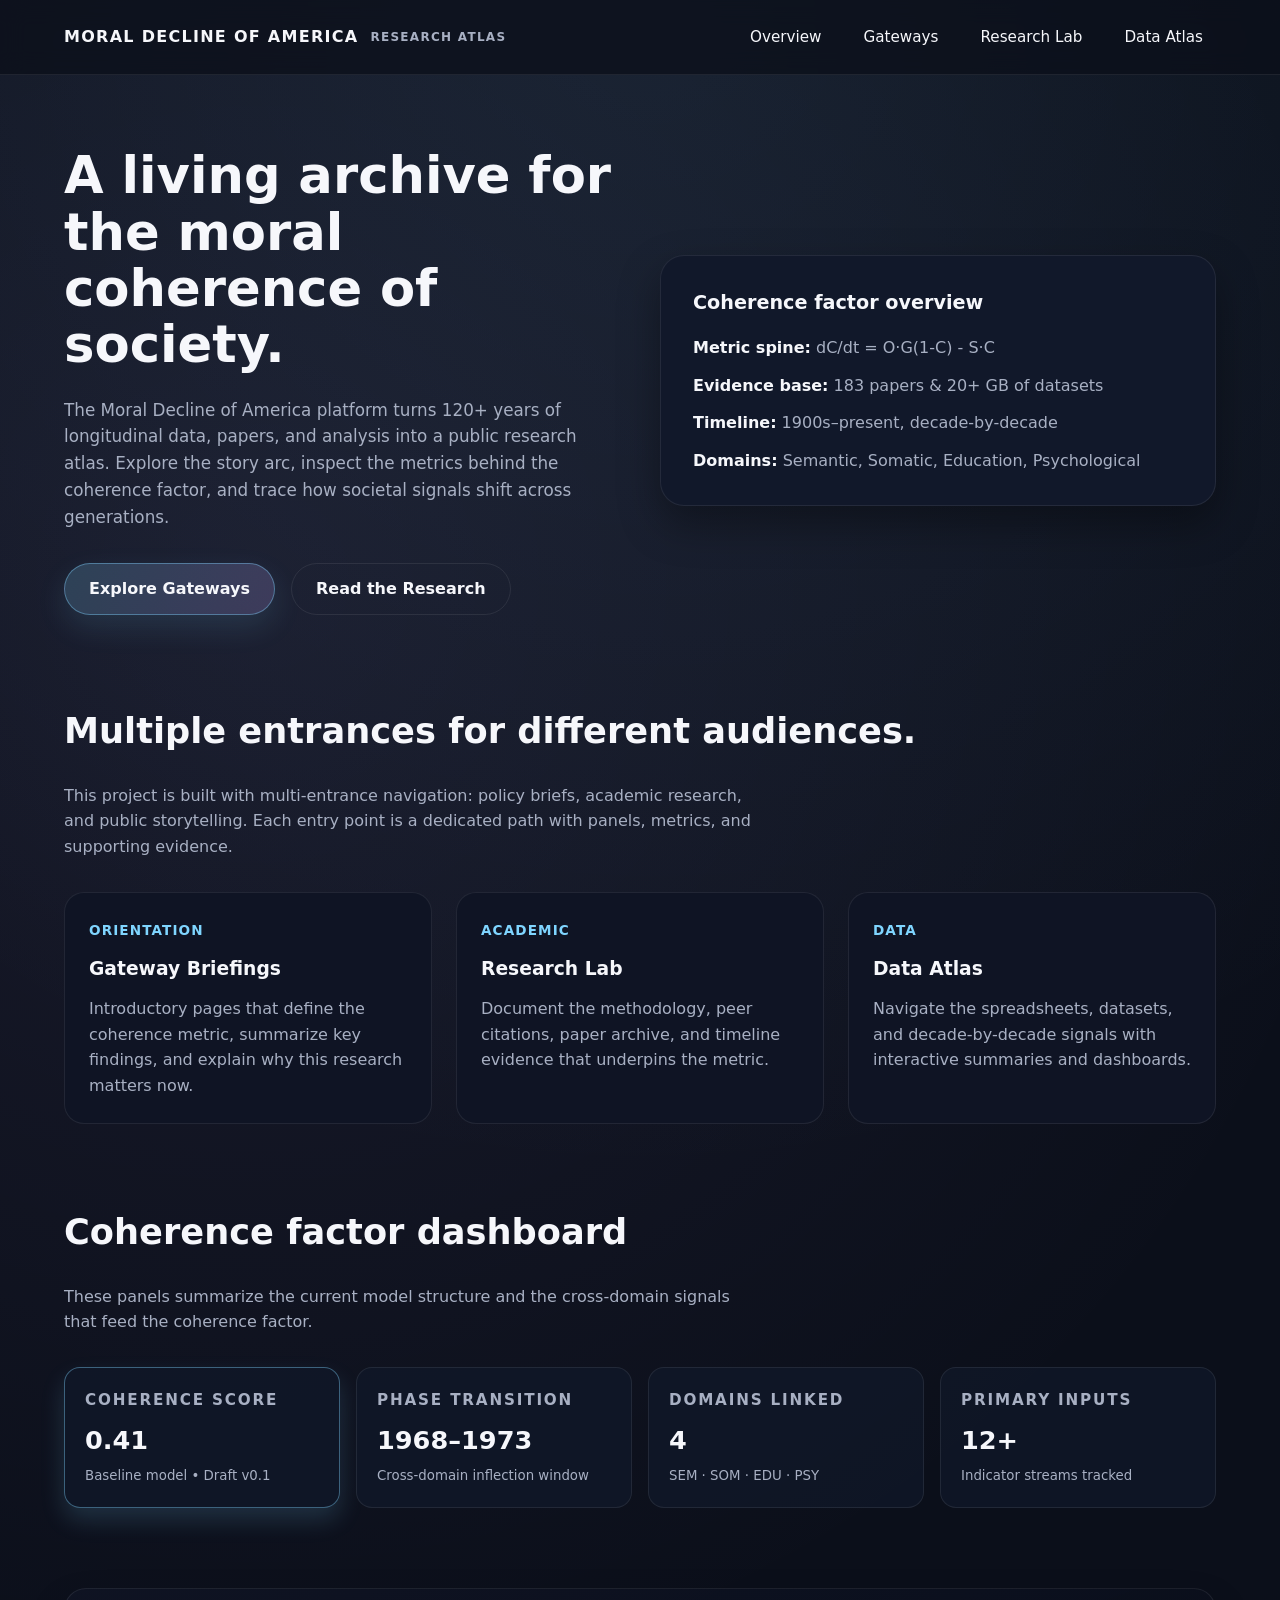
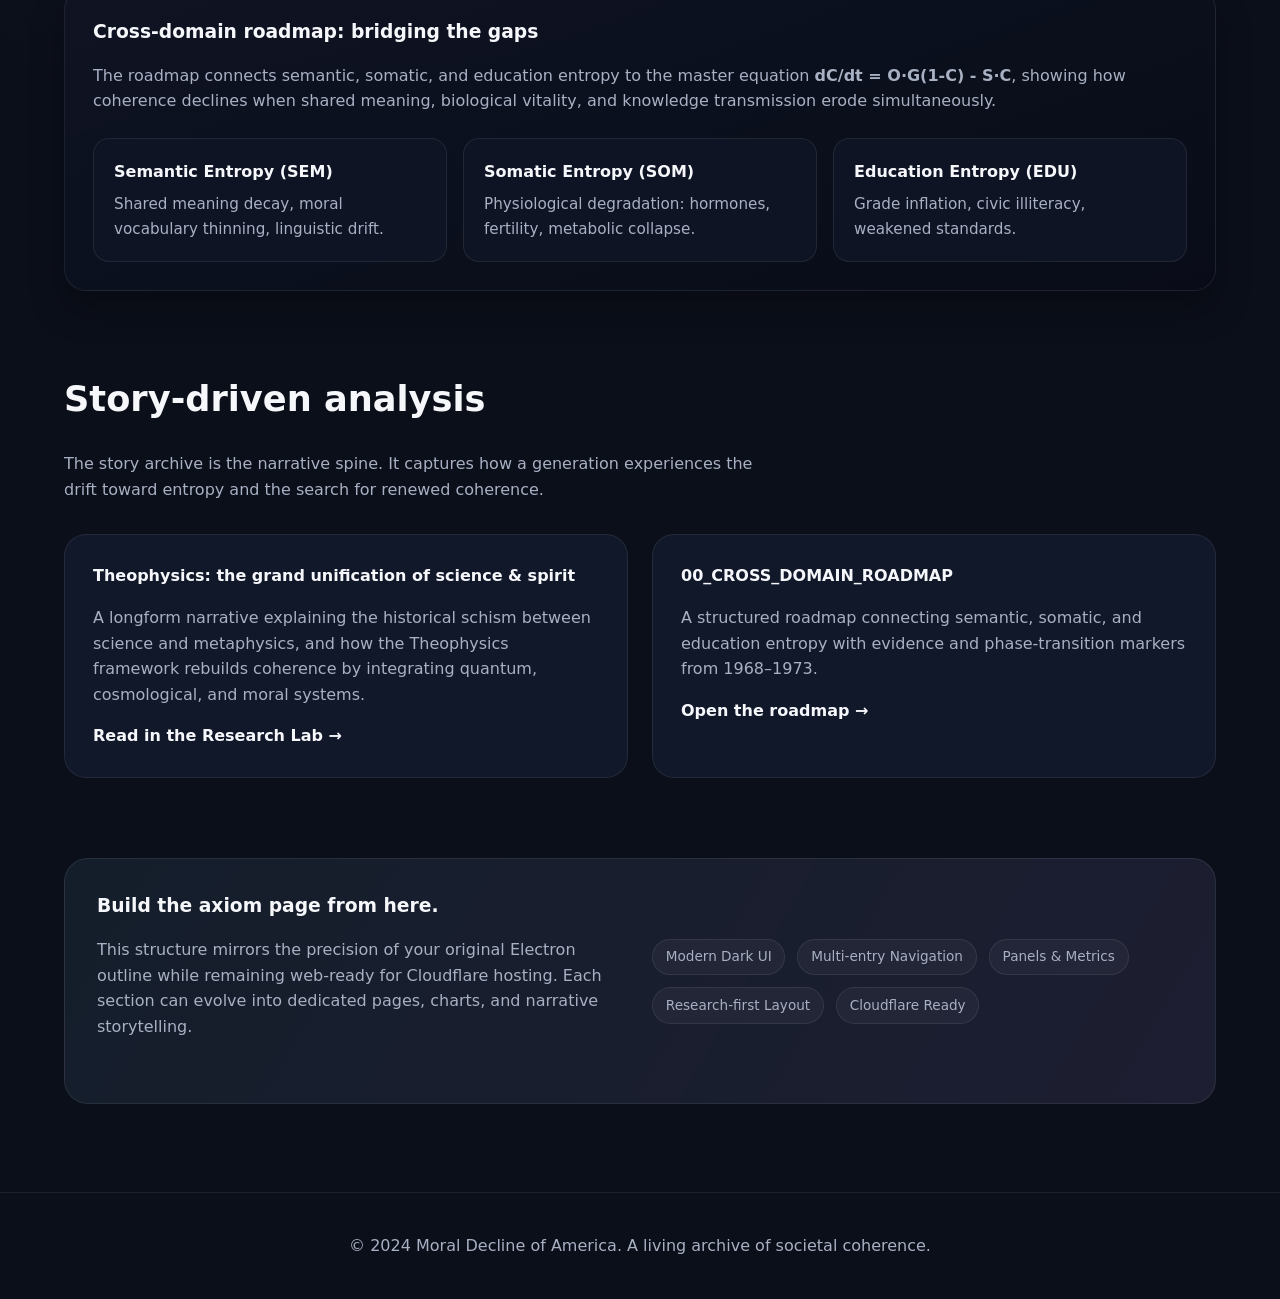
==== index.html @ 624e728e "Refine site with metrics and story panels" ====
<!DOCTYPE html>
<html lang="en">
  <head>
    <meta charset="UTF-8" />
    <meta name="viewport" content="width=device-width, initial-scale=1.0" />
    <title>Moral Decline of America | Research Atlas</title>
    <link rel="stylesheet" href="assets/styles.css" />
  </head>
  <body>
    <header>
      <nav class="nav">
        <div class="brand">
          <strong>Moral Decline of America</strong>
          <span>Research Atlas</span>
        </div>
        <div class="nav-links">
          <a href="index.html">Overview</a>
          <a href="gateway.html">Gateways</a>
          <a href="research.html">Research Lab</a>
          <a href="atlas.html">Data Atlas</a>
        </div>
      </nav>
    </header>

    <section class="hero">
      <div>
        <h1>A living archive for the moral coherence of society.</h1>
        <p>
          The Moral Decline of America platform turns 120+ years of longitudinal data,
          papers, and analysis into a public research atlas. Explore the story arc,
          inspect the metrics behind the coherence factor, and trace how societal
          signals shift across generations.
        </p>
        <div class="button-row">
          <a class="button primary" href="gateway.html">Explore Gateways</a>
          <a class="button secondary" href="research.html">Read the Research</a>
        </div>
      </div>
      <div class="hero-card">
        <h3>Coherence factor overview</h3>
        <ul>
          <li><strong>Metric spine:</strong> dC/dt = O·G(1-C) - S·C</li>
          <li><strong>Evidence base:</strong> 183 papers &amp; 20+ GB of datasets</li>
          <li><strong>Timeline:</strong> 1900s–present, decade-by-decade</li>
          <li><strong>Domains:</strong> Semantic, Somatic, Education, Psychological</li>
        </ul>
      </div>
    </section>

    <section class="section">
      <h2>Multiple entrances for different audiences.</h2>
      <p class="lead">
        This project is built with multi-entrance navigation: policy briefs,
        academic research, and public storytelling. Each entry point is a dedicated
        path with panels, metrics, and supporting evidence.
      </p>
      <div class="grid">
        <article class="card">
          <span>Orientation</span>
          <h3>Gateway Briefings</h3>
          <p>
            Introductory pages that define the coherence metric, summarize key
            findings, and explain why this research matters now.
          </p>
        </article>
        <article class="card">
          <span>Academic</span>
          <h3>Research Lab</h3>
          <p>
            Document the methodology, peer citations, paper archive, and timeline
            evidence that underpins the metric.
          </p>
        </article>
        <article class="card">
          <span>Data</span>
          <h3>Data Atlas</h3>
          <p>
            Navigate the spreadsheets, datasets, and decade-by-decade signals with
            interactive summaries and dashboards.
          </p>
        </article>
      </div>
    </section>

    <section class="section">
      <h2>Coherence factor dashboard</h2>
      <p class="lead">
        These panels summarize the current model structure and the cross-domain
        signals that feed the coherence factor.
      </p>
      <div class="metric-grid">
        <div class="metric-card highlighted">
          <h4>Coherence Score</h4>
          <p>0.41</p>
          <small>Baseline model • Draft v0.1</small>
        </div>
        <div class="metric-card">
          <h4>Phase Transition</h4>
          <p>1968–1973</p>
          <small>Cross-domain inflection window</small>
        </div>
        <div class="metric-card">
          <h4>Domains Linked</h4>
          <p>4</p>
          <small>SEM · SOM · EDU · PSY</small>
        </div>
        <div class="metric-card">
          <h4>Primary Inputs</h4>
          <p>12+</p>
          <small>Indicator streams tracked</small>
        </div>
      </div>
    </section>

    <section class="section">
      <div class="panel">
        <h3>Cross-domain roadmap: bridging the gaps</h3>
        <p>
          The roadmap connects semantic, somatic, and education entropy to the master
          equation <strong>dC/dt = O·G(1-C) - S·C</strong>, showing how coherence declines when
          shared meaning, biological vitality, and knowledge transmission erode
          simultaneously.
        </p>
        <div class="highlight-row">
          <div class="highlight">
            <h4>Semantic Entropy (SEM)</h4>
            <p>Shared meaning decay, moral vocabulary thinning, linguistic drift.</p>
          </div>
          <div class="highlight">
            <h4>Somatic Entropy (SOM)</h4>
            <p>Physiological degradation: hormones, fertility, metabolic collapse.</p>
          </div>
          <div class="highlight">
            <h4>Education Entropy (EDU)</h4>
            <p>Grade inflation, civic illiteracy, weakened standards.</p>
          </div>
        </div>
      </div>
    </section>

    <section class="section">
      <h2>Story-driven analysis</h2>
      <p class="lead">
        The story archive is the narrative spine. It captures how a generation
        experiences the drift toward entropy and the search for renewed coherence.
      </p>
      <div class="grid">
        <article class="story-card">
          <h4>Theophysics: the grand unification of science &amp; spirit</h4>
          <p>
            A longform narrative explaining the historical schism between science
            and metaphysics, and how the Theophysics framework rebuilds coherence
            by integrating quantum, cosmological, and moral systems.
          </p>
          <a href="research.html">Read in the Research Lab →</a>
        </article>
        <article class="story-card">
          <h4>00_CROSS_DOMAIN_ROADMAP</h4>
          <p>
            A structured roadmap connecting semantic, somatic, and education entropy
            with evidence and phase-transition markers from 1968–1973.
          </p>
          <a href="research.html">Open the roadmap →</a>
        </article>
      </div>
    </section>

    <section class="section">
      <div class="callout">
        <div>
          <h3>Build the axiom page from here.</h3>
          <p class="lead">
            This structure mirrors the precision of your original Electron outline
            while remaining web-ready for Cloudflare hosting. Each section can
            evolve into dedicated pages, charts, and narrative storytelling.
          </p>
        </div>
        <div class="badges">
          <span class="badge">Modern Dark UI</span>
          <span class="badge">Multi-entry Navigation</span>
          <span class="badge">Panels &amp; Metrics</span>
          <span class="badge">Research-first Layout</span>
          <span class="badge">Cloudflare Ready</span>
        </div>
      </div>
    </section>

    <footer>
      <p>© 2024 Moral Decline of America. A living archive of societal coherence.</p>
    </footer>
  </body>
</html>
---- assets/styles.css ----
:root {
  color-scheme: dark;
  font-family: "Inter", "Segoe UI", system-ui, -apple-system, sans-serif;
  background-color: #0b0f1a;
  --bg: #0b0f1a;
  --panel: #11182a;
  --panel-2: #0f1424;
  --panel-3: rgba(255, 255, 255, 0.04);
  --border: rgba(255, 255, 255, 0.08);
  --text: #f6f7fb;
  --muted: #a8b0c3;
  --accent: #7fd5ff;
  --accent-2: #c3a6ff;
  --success: #70f2b5;
  --warning: #ffce6a;
  --danger: #ff7a7a;
}

* {
  box-sizing: border-box;
  margin: 0;
  padding: 0;
}

body {
  min-height: 100vh;
  background: radial-gradient(circle at top, rgba(127, 213, 255, 0.08), transparent 40%),
    radial-gradient(circle at 20% 20%, rgba(195, 166, 255, 0.08), transparent 45%),
    var(--bg);
  color: var(--text);
  line-height: 1.6;
}

a {
  color: inherit;
  text-decoration: none;
}

a:hover,
a:focus-visible {
  color: var(--accent);
}

header {
  position: sticky;
  top: 0;
  z-index: 10;
  backdrop-filter: blur(12px);
  background: rgba(11, 15, 26, 0.75);
  border-bottom: 1px solid var(--border);
}

.nav {
  max-width: 1200px;
  margin: 0 auto;
  padding: 1rem 1.5rem;
  display: flex;
  align-items: center;
  justify-content: space-between;
  gap: 1.5rem;
}

.brand {
  display: flex;
  align-items: center;
  gap: 0.75rem;
  font-weight: 700;
  letter-spacing: 0.08em;
  text-transform: uppercase;
}

.brand span {
  font-size: 0.75rem;
  color: var(--muted);
}

.nav-links {
  display: flex;
  gap: 1rem;
  flex-wrap: wrap;
  font-weight: 500;
  font-size: 0.95rem;
}

.nav-links a {
  padding: 0.5rem 0.75rem;
  border-radius: 999px;
  background: transparent;
  border: 1px solid transparent;
  transition: 0.2s ease;
}

.nav-links a:hover,
.nav-links a:focus-visible {
  border-color: var(--border);
  background: var(--panel-3);
}

.hero {
  max-width: 1200px;
  margin: 0 auto;
  padding: 4.5rem 1.5rem 3rem;
  display: grid;
  grid-template-columns: repeat(auto-fit, minmax(280px, 1fr));
  gap: 2.5rem;
  align-items: center;
}

.hero h1 {
  font-size: clamp(2.4rem, 4vw, 3.4rem);
  line-height: 1.1;
  margin-bottom: 1.5rem;
}

.hero p {
  color: var(--muted);
  margin-bottom: 2rem;
  font-size: 1.05rem;
}

.button-row {
  display: flex;
  flex-wrap: wrap;
  gap: 1rem;
}

.button {
  padding: 0.75rem 1.5rem;
  border-radius: 999px;
  border: 1px solid transparent;
  font-weight: 600;
  transition: transform 0.2s ease, box-shadow 0.2s ease, border-color 0.2s ease;
  display: inline-flex;
  align-items: center;
  gap: 0.5rem;
}

.button.primary {
  background: linear-gradient(120deg, rgba(127, 213, 255, 0.2), rgba(195, 166, 255, 0.2));
  border-color: rgba(127, 213, 255, 0.4);
  box-shadow: 0 12px 30px rgba(127, 213, 255, 0.12);
}

.button.secondary {
  border-color: var(--border);
}

.button:hover,
.button:focus-visible {
  transform: translateY(-2px);
  box-shadow: 0 10px 25px rgba(127, 213, 255, 0.2);
}

.hero-card {
  padding: 2rem;
  background: var(--panel);
  border-radius: 24px;
  border: 1px solid var(--border);
  box-shadow: 0 18px 40px rgba(0, 0, 0, 0.35);
}

.hero-card h3 {
  margin-bottom: 1rem;
  font-size: 1.2rem;
}

.hero-card ul {
  list-style: none;
  display: grid;
  gap: 0.75rem;
  color: var(--muted);
}

.hero-card li strong {
  color: var(--text);
}

.section {
  max-width: 1200px;
  margin: 0 auto;
  padding: 2.5rem 1.5rem;
}

.section h2 {
  font-size: clamp(1.6rem, 3vw, 2.2rem);
  margin-bottom: 1.5rem;
}

.section p.lead {
  color: var(--muted);
  margin-bottom: 2rem;
  max-width: 700px;
}

.grid {
  display: grid;
  grid-template-columns: repeat(auto-fit, minmax(240px, 1fr));
  gap: 1.5rem;
}

.card {
  padding: 1.5rem;
  background: var(--panel-2);
  border: 1px solid var(--border);
  border-radius: 20px;
  min-height: 100%;
}

.panel {
  padding: 1.75rem;
  border-radius: 22px;
  border: 1px solid var(--border);
  background: linear-gradient(160deg, rgba(15, 20, 36, 0.9), rgba(9, 12, 24, 0.95));
  box-shadow: 0 18px 35px rgba(0, 0, 0, 0.3);
}

.panel h3 {
  margin-bottom: 1rem;
}

.panel p {
  color: var(--muted);
}

.card span {
  color: var(--accent);
  font-weight: 600;
  font-size: 0.85rem;
  text-transform: uppercase;
  letter-spacing: 0.08em;
}

.card h3 {
  margin: 0.75rem 0 0.75rem;
}

.card p {
  color: var(--muted);
}

.callout {
  display: grid;
  grid-template-columns: repeat(auto-fit, minmax(260px, 1fr));
  gap: 1.5rem;
  align-items: center;
  padding: 2rem;
  background: linear-gradient(120deg, rgba(127, 213, 255, 0.08), rgba(195, 166, 255, 0.1));
  border-radius: 24px;
  border: 1px solid var(--border);
}

.metric-grid {
  display: grid;
  grid-template-columns: repeat(auto-fit, minmax(220px, 1fr));
  gap: 1rem;
}

.metric-card {
  padding: 1.25rem;
  border-radius: 16px;
  border: 1px solid var(--border);
  background: rgba(17, 24, 42, 0.75);
}

.metric-card h4 {
  font-size: 0.95rem;
  text-transform: uppercase;
  letter-spacing: 0.12em;
  color: var(--muted);
  margin-bottom: 0.5rem;
}

.metric-card p {
  font-size: 1.6rem;
  font-weight: 700;
}

.metric-card small {
  color: var(--muted);
  display: block;
  margin-top: 0.25rem;
}

.metric-card.highlighted {
  border-color: rgba(127, 213, 255, 0.4);
  box-shadow: 0 12px 25px rgba(127, 213, 255, 0.16);
}

.story-card {
  padding: 1.75rem;
  border-radius: 22px;
  border: 1px solid var(--border);
  background: var(--panel);
}

.story-card h4 {
  margin-bottom: 1rem;
}

.story-card p {
  color: var(--muted);
  margin-bottom: 1rem;
}

.story-card a {
  font-weight: 600;
}

.data-table {
  width: 100%;
  border-collapse: collapse;
  border-radius: 16px;
  overflow: hidden;
  border: 1px solid var(--border);
}

.data-table th,
.data-table td {
  padding: 0.85rem 1rem;
  text-align: left;
  border-bottom: 1px solid var(--border);
  font-size: 0.95rem;
}

.data-table th {
  background: rgba(17, 24, 42, 0.85);
  color: var(--muted);
  text-transform: uppercase;
  letter-spacing: 0.08em;
  font-size: 0.8rem;
}

.data-table tr:last-child td {
  border-bottom: none;
}

.pill {
  display: inline-flex;
  align-items: center;
  gap: 0.4rem;
  padding: 0.35rem 0.75rem;
  border-radius: 999px;
  border: 1px solid var(--border);
  background: rgba(255, 255, 255, 0.04);
  font-size: 0.8rem;
  color: var(--muted);
}

.pill.accent {
  border-color: rgba(127, 213, 255, 0.4);
  color: var(--accent);
}

.pill.warning {
  border-color: rgba(255, 206, 106, 0.5);
  color: var(--warning);
}

.pill.danger {
  border-color: rgba(255, 122, 122, 0.5);
  color: var(--danger);
}

.audio-panel {
  display: grid;
  gap: 1rem;
}

.audio-panel input[type="file"] {
  padding: 0.75rem;
  border-radius: 12px;
  border: 1px dashed var(--border);
  background: rgba(255, 255, 255, 0.02);
  color: var(--muted);
}

.audio-panel audio {
  width: 100%;
}

.callout h3 {
  margin-bottom: 1rem;
}

.badges {
  display: flex;
  flex-wrap: wrap;
  gap: 0.75rem;
}

.badge {
  padding: 0.4rem 0.8rem;
  border-radius: 999px;
  background: var(--panel-3);
  border: 1px solid var(--border);
  color: var(--muted);
  font-size: 0.85rem;
}

footer {
  border-top: 1px solid var(--border);
  margin-top: 3rem;
  padding: 2.5rem 1.5rem;
  color: var(--muted);
  text-align: center;
}

.page-hero {
  max-width: 1200px;
  margin: 0 auto;
  padding: 3.5rem 1.5rem 2rem;
}

.page-hero h1 {
  font-size: clamp(2rem, 4vw, 3rem);
  margin-bottom: 1rem;
}

.page-hero p {
  color: var(--muted);
  max-width: 720px;
}

.highlight-row {
  display: grid;
  gap: 1rem;
  grid-template-columns: repeat(auto-fit, minmax(220px, 1fr));
  margin-top: 1.5rem;
}

.highlight {
  padding: 1.25rem;
  border-radius: 16px;
  border: 1px solid var(--border);
  background: var(--panel-2);
}

.highlight h4 {
  margin-bottom: 0.5rem;
}

.highlight p {
  color: var(--muted);
  font-size: 0.95rem;
}

@media (max-width: 720px) {
  .nav {
    flex-direction: column;
    align-items: flex-start;
  }

  .nav-links {
    width: 100%;
    justify-content: space-between;
  }
}
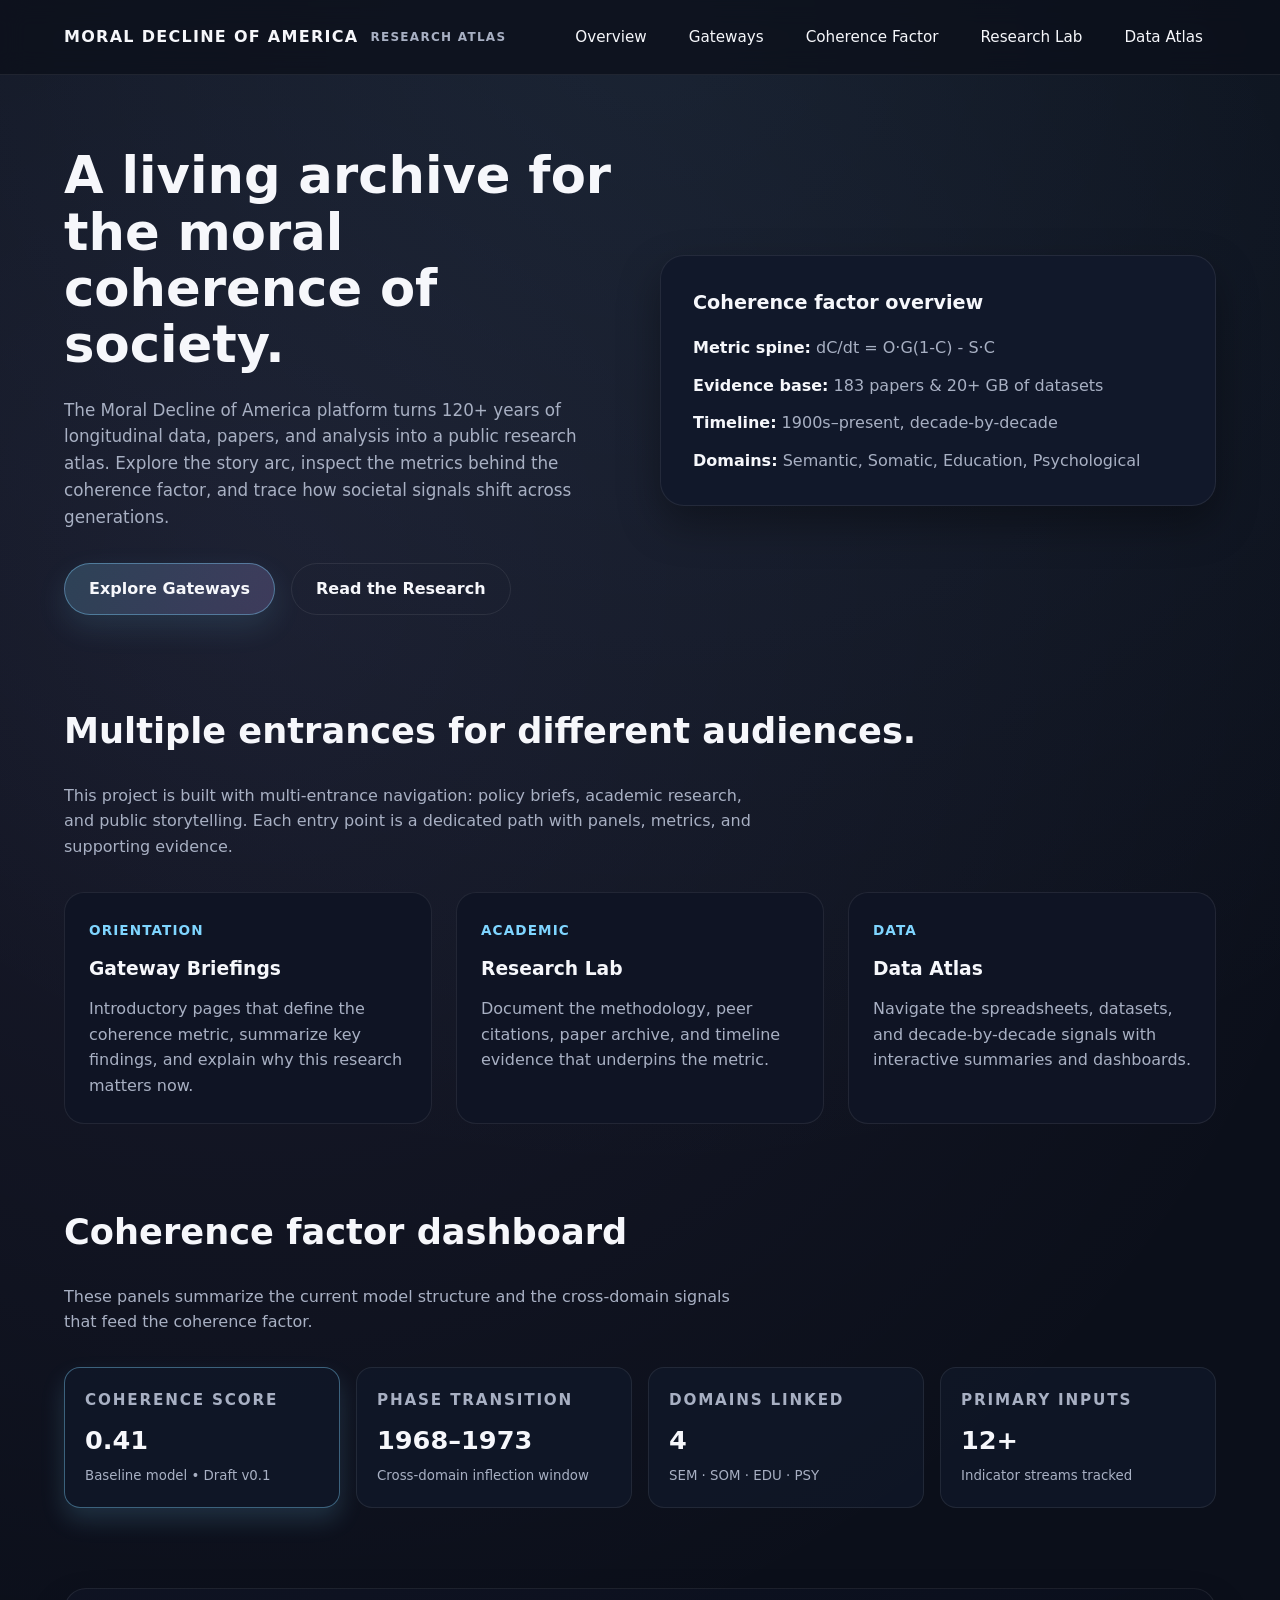
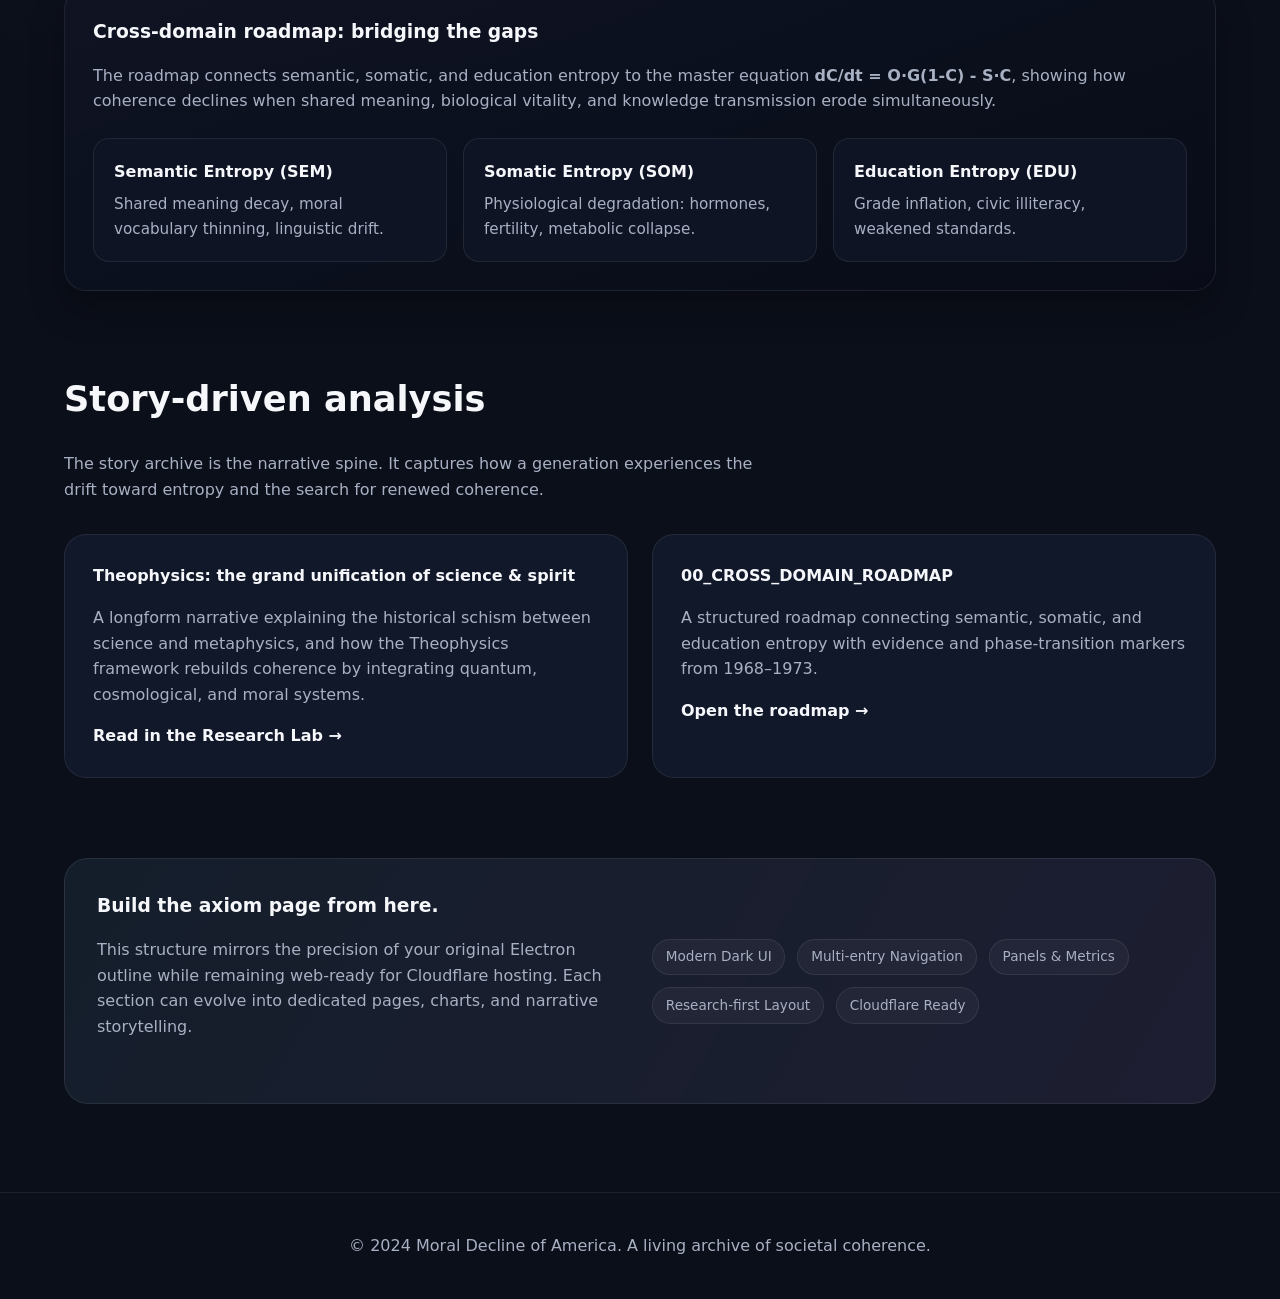
==== commit 6bf2f3db: "Add coherence factor briefing page" ====
--- a/index.html
+++ b/index.html
@@ -16,6 +16,7 @@
         <div class="nav-links">
           <a href="index.html">Overview</a>
           <a href="gateway.html">Gateways</a>
+          <a href="coherence.html">Coherence Factor</a>
           <a href="research.html">Research Lab</a>
           <a href="atlas.html">Data Atlas</a>
         </div>
--- a/assets/styles.css
+++ b/assets/styles.css
@@ -286,6 +286,26 @@
   box-shadow: 0 12px 25px rgba(127, 213, 255, 0.16);
 }
 
+.stat-list {
+  list-style: none;
+  display: grid;
+  gap: 0.6rem;
+}
+
+.stat-list li {
+  display: flex;
+  align-items: baseline;
+  justify-content: space-between;
+  gap: 1rem;
+  color: var(--muted);
+  border-bottom: 1px dashed rgba(255, 255, 255, 0.08);
+  padding-bottom: 0.4rem;
+}
+
+.stat-list strong {
+  color: var(--text);
+}
+
 .story-card {
   padding: 1.75rem;
   border-radius: 22px;
@@ -334,6 +354,36 @@
   border-bottom: none;
 }
 
+.timeline {
+  display: grid;
+  gap: 1rem;
+}
+
+.timeline-item {
+  display: grid;
+  grid-template-columns: 140px 1fr;
+  gap: 1rem;
+  padding: 1rem 1.25rem;
+  border-radius: 16px;
+  border: 1px solid var(--border);
+  background: rgba(15, 20, 36, 0.6);
+}
+
+.timeline-item span {
+  text-transform: uppercase;
+  letter-spacing: 0.08em;
+  color: var(--muted);
+  font-size: 0.8rem;
+}
+
+.timeline-item h4 {
+  margin-bottom: 0.4rem;
+}
+
+.timeline-item p {
+  color: var(--muted);
+}
+
 .pill {
   display: inline-flex;
   align-items: center;
